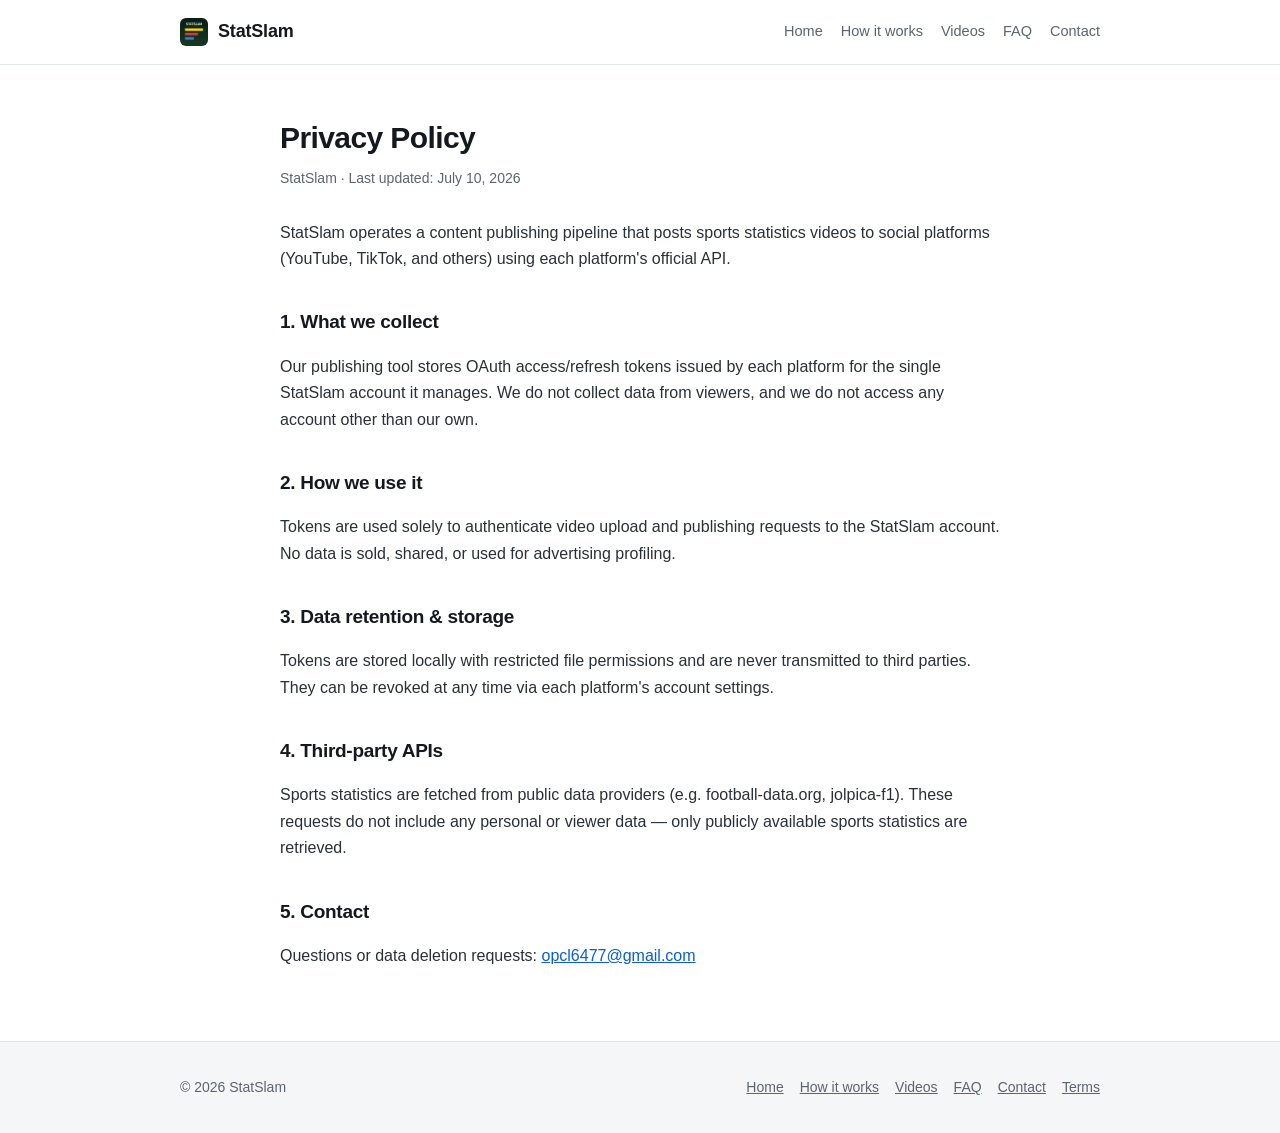
==== privacy-policy/index.html @ 2a8c57e7 "StatSlam public site for TikTok Developer review (name/domain/title aligned)" ====
<!DOCTYPE html>
<html lang="en">
<head>
<meta charset="UTF-8">
<meta name="viewport" content="width=device-width, initial-scale=1.0">
<meta name="description" content="Privacy Policy for StatSlam: what the publishing pipeline stores, how platform tokens are used, and how to contact us.">
<meta name="tiktok-developers-site-verification" content="0xNhZa3fdwRmAAUnEQ9QhZmIM7te4TeD" />
<link rel="canonical" href="https://statslam.clawtechjp.com/privacy-policy/">
<title>StatSlam — Privacy Policy</title>
<link rel="icon" href="../icon_1024.png">
<link rel="stylesheet" href="../assets/style.css">
</head>
<body>

<header class="site-header">
  <div class="wrap">
    <a class="brand" href="../"><img src="../icon_1024.png" alt="">StatSlam</a>
    <nav class="nav">
      <a href="../">Home</a>
      <a href="../how-it-works.html">How it works</a>
      <a href="../videos.html">Videos</a>
      <a href="../faq.html">FAQ</a>
      <a href="../contact.html">Contact</a>
    </nav>
  </div>
</header>

<main class="wrap prose">
<h1>Privacy Policy</h1>
<p class="updated">StatSlam · Last updated: July 10, 2026</p>

<p>StatSlam operates a content publishing pipeline that posts sports statistics videos to social platforms (YouTube, TikTok, and others) using each platform's official API.</p>

<h2>1. What we collect</h2>
<p>Our publishing tool stores OAuth access/refresh tokens issued by each platform for the single StatSlam account it manages. We do not collect data from viewers, and we do not access any account other than our own.</p>

<h2>2. How we use it</h2>
<p>Tokens are used solely to authenticate video upload and publishing requests to the StatSlam account. No data is sold, shared, or used for advertising profiling.</p>

<h2>3. Data retention &amp; storage</h2>
<p>Tokens are stored locally with restricted file permissions and are never transmitted to third parties. They can be revoked at any time via each platform's account settings.</p>

<h2>4. Third-party APIs</h2>
<p>Sports statistics are fetched from public data providers (e.g. football-data.org, jolpica-f1). These requests do not include any personal or viewer data — only publicly available sports statistics are retrieved.</p>

<h2>5. Contact</h2>
<p>Questions or data deletion requests: <a href="mailto:opcl6477@gmail.com">opcl6477@gmail.com</a></p>
</main>

<footer class="site-footer">
  <div class="wrap">
    <p>© 2026 StatSlam</p>
    <div class="links">
      <a href="../">Home</a>
      <a href="../how-it-works.html">How it works</a>
      <a href="../videos.html">Videos</a>
      <a href="../faq.html">FAQ</a>
      <a href="../contact.html">Contact</a>
      <a href="../terms-of-service/">Terms</a>
    </div>
  </div>
</footer>

</body>
</html>
---- assets/style.css ----
:root{
  --bg:#ffffff;
  --bg-alt:#f5f6f8;
  --ink:#14181f;
  --ink-soft:#5b6472;
  --line:#e3e6eb;
  --accent:#0b5cd5;
  --accent-ink:#08409a;
  --max:960px;
}

*{box-sizing:border-box}
html{-webkit-text-size-adjust:100%}
body{
  margin:0;
  font-family:-apple-system,BlinkMacSystemFont,"Segoe UI",Roboto,"Helvetica Neue",Arial,sans-serif;
  color:var(--ink);
  background:var(--bg);
  line-height:1.65;
}
img{max-width:100%;display:block}
a{color:var(--accent)}
a:hover{color:var(--accent-ink)}

.wrap{max-width:var(--max);margin:0 auto;padding:0 20px}

/* ---------- header / nav ---------- */
.site-header{border-bottom:1px solid var(--line);background:var(--bg);position:sticky;top:0;z-index:10}
.site-header .wrap{display:flex;align-items:center;justify-content:space-between;gap:16px;min-height:64px;flex-wrap:wrap}
.brand{display:flex;align-items:center;gap:10px;font-weight:700;font-size:18px;letter-spacing:-.01em;color:var(--ink);text-decoration:none}
.brand img{width:28px;height:28px;border-radius:6px}
.nav{display:flex;gap:18px;flex-wrap:wrap}
.nav a{color:var(--ink-soft);text-decoration:none;font-size:14.5px}
.nav a:hover,.nav a[aria-current="page"]{color:var(--ink)}

/* ---------- hero ---------- */
.hero{padding:64px 0 48px;border-bottom:1px solid var(--line)}
.hero h1{font-size:40px;line-height:1.15;letter-spacing:-.02em;margin:0 0 14px}
.hero p.lead{font-size:18px;color:var(--ink-soft);margin:0 0 26px;max-width:640px}
.hero .cta{display:flex;gap:12px;flex-wrap:wrap}
.btn{display:inline-block;padding:11px 20px;border-radius:8px;text-decoration:none;font-size:15px;font-weight:600;border:1px solid var(--accent);background:var(--accent);color:#fff}
.btn:hover{background:var(--accent-ink);border-color:var(--accent-ink);color:#fff}
.btn.ghost{background:transparent;color:var(--accent)}
.btn.ghost:hover{background:var(--bg-alt);color:var(--accent-ink)}

/* ---------- generic sections ---------- */
section{padding:52px 0}
section + section{border-top:1px solid var(--line)}
h2{font-size:26px;letter-spacing:-.015em;margin:0 0 8px}
h3{font-size:17px;margin:0 0 6px}
.section-note{color:var(--ink-soft);margin:0 0 28px;max-width:680px}

.grid{display:grid;gap:22px}
.grid.cols-3{grid-template-columns:repeat(auto-fit,minmax(240px,1fr))}
.grid.cols-2{grid-template-columns:repeat(auto-fit,minmax(300px,1fr))}

.card{border:1px solid var(--line);border-radius:10px;padding:22px;background:var(--bg)}
.card p{margin:0;color:var(--ink-soft);font-size:15px}
.step-n{display:inline-flex;align-items:center;justify-content:center;width:26px;height:26px;border-radius:50%;background:var(--bg-alt);color:var(--ink-soft);font-size:13px;font-weight:700;margin-bottom:10px}

/* ---------- stat strip ---------- */
.stats{display:grid;grid-template-columns:repeat(auto-fit,minmax(150px,1fr));gap:1px;background:var(--line);border:1px solid var(--line);border-radius:10px;overflow:hidden}
.stats div{background:var(--bg);padding:20px}
.stats .num{font-size:28px;font-weight:700;letter-spacing:-.02em}
.stats .lbl{font-size:13px;color:var(--ink-soft)}

/* ---------- video gallery ---------- */
.videos{display:grid;grid-template-columns:repeat(auto-fill,minmax(210px,1fr));gap:20px}
.video{border:1px solid var(--line);border-radius:10px;overflow:hidden;background:var(--bg)}
.video a{text-decoration:none;color:inherit;display:block}
.video .thumb{aspect-ratio:16/9;background:var(--bg-alt);object-fit:cover;width:100%}
.video .meta{padding:12px 14px}
.video .title{font-size:14px;font-weight:600;line-height:1.4;margin:0 0 6px}
.video .date{font-size:12.5px;color:var(--ink-soft);margin:0}
.loading{color:var(--ink-soft);font-size:15px}

/* ---------- prose (terms / privacy / faq) ---------- */
.prose{max-width:720px;padding:48px 0}
.prose h1{font-size:30px;letter-spacing:-.02em;margin:0 0 4px}
.prose .updated{color:var(--ink-soft);font-size:14px;margin:0 0 30px}
.prose h2{font-size:19px;margin:34px 0 6px}
.prose p,.prose li{color:#2a3038}
.prose ul{padding-left:20px}
.prose dt{font-weight:600;margin-top:26px}
.prose dd{margin:6px 0 0;color:var(--ink-soft)}

/* ---------- footer ---------- */
.site-footer{border-top:1px solid var(--line);background:var(--bg-alt);padding:34px 0;margin-top:8px}
.site-footer .wrap{display:flex;justify-content:space-between;gap:16px;flex-wrap:wrap}
.site-footer p,.site-footer a{font-size:14px;color:var(--ink-soft);margin:0}
.site-footer .links{display:flex;gap:16px;flex-wrap:wrap}

@media (max-width:640px){
  .hero{padding:44px 0 36px}
  .hero h1{font-size:31px}
  section{padding:40px 0}
}

.hero .tagline{font-size:1.15rem;opacity:.85;margin:.25rem 0 1rem}
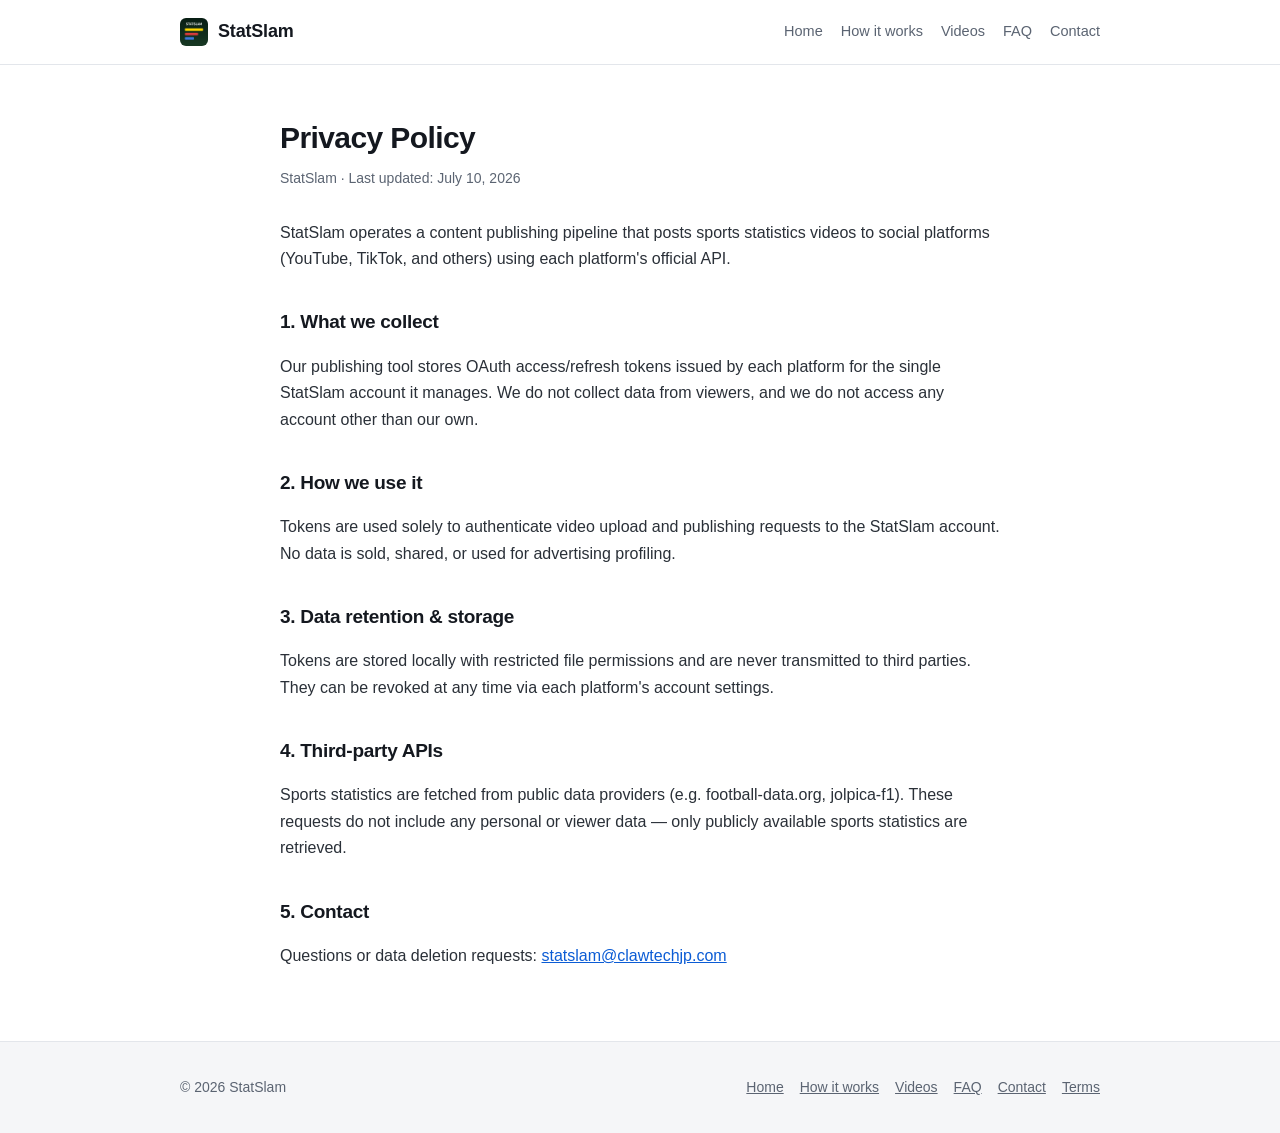
==== commit 06fddf18: "Use domain email statslam@clawtechjp.com for contact" ====
--- a/privacy-policy/index.html
+++ b/privacy-policy/index.html
@@ -44,7 +44,7 @@
 <p>Sports statistics are fetched from public data providers (e.g. football-data.org, jolpica-f1). These requests do not include any personal or viewer data — only publicly available sports statistics are retrieved.</p>
 
 <h2>5. Contact</h2>
-<p>Questions or data deletion requests: <a href="mailto:opcl6477@gmail.com">opcl6477@gmail.com</a></p>
+<p>Questions or data deletion requests: <a href="mailto:statslam@clawtechjp.com">statslam@clawtechjp.com</a></p>
 </main>
 
 <footer class="site-footer">
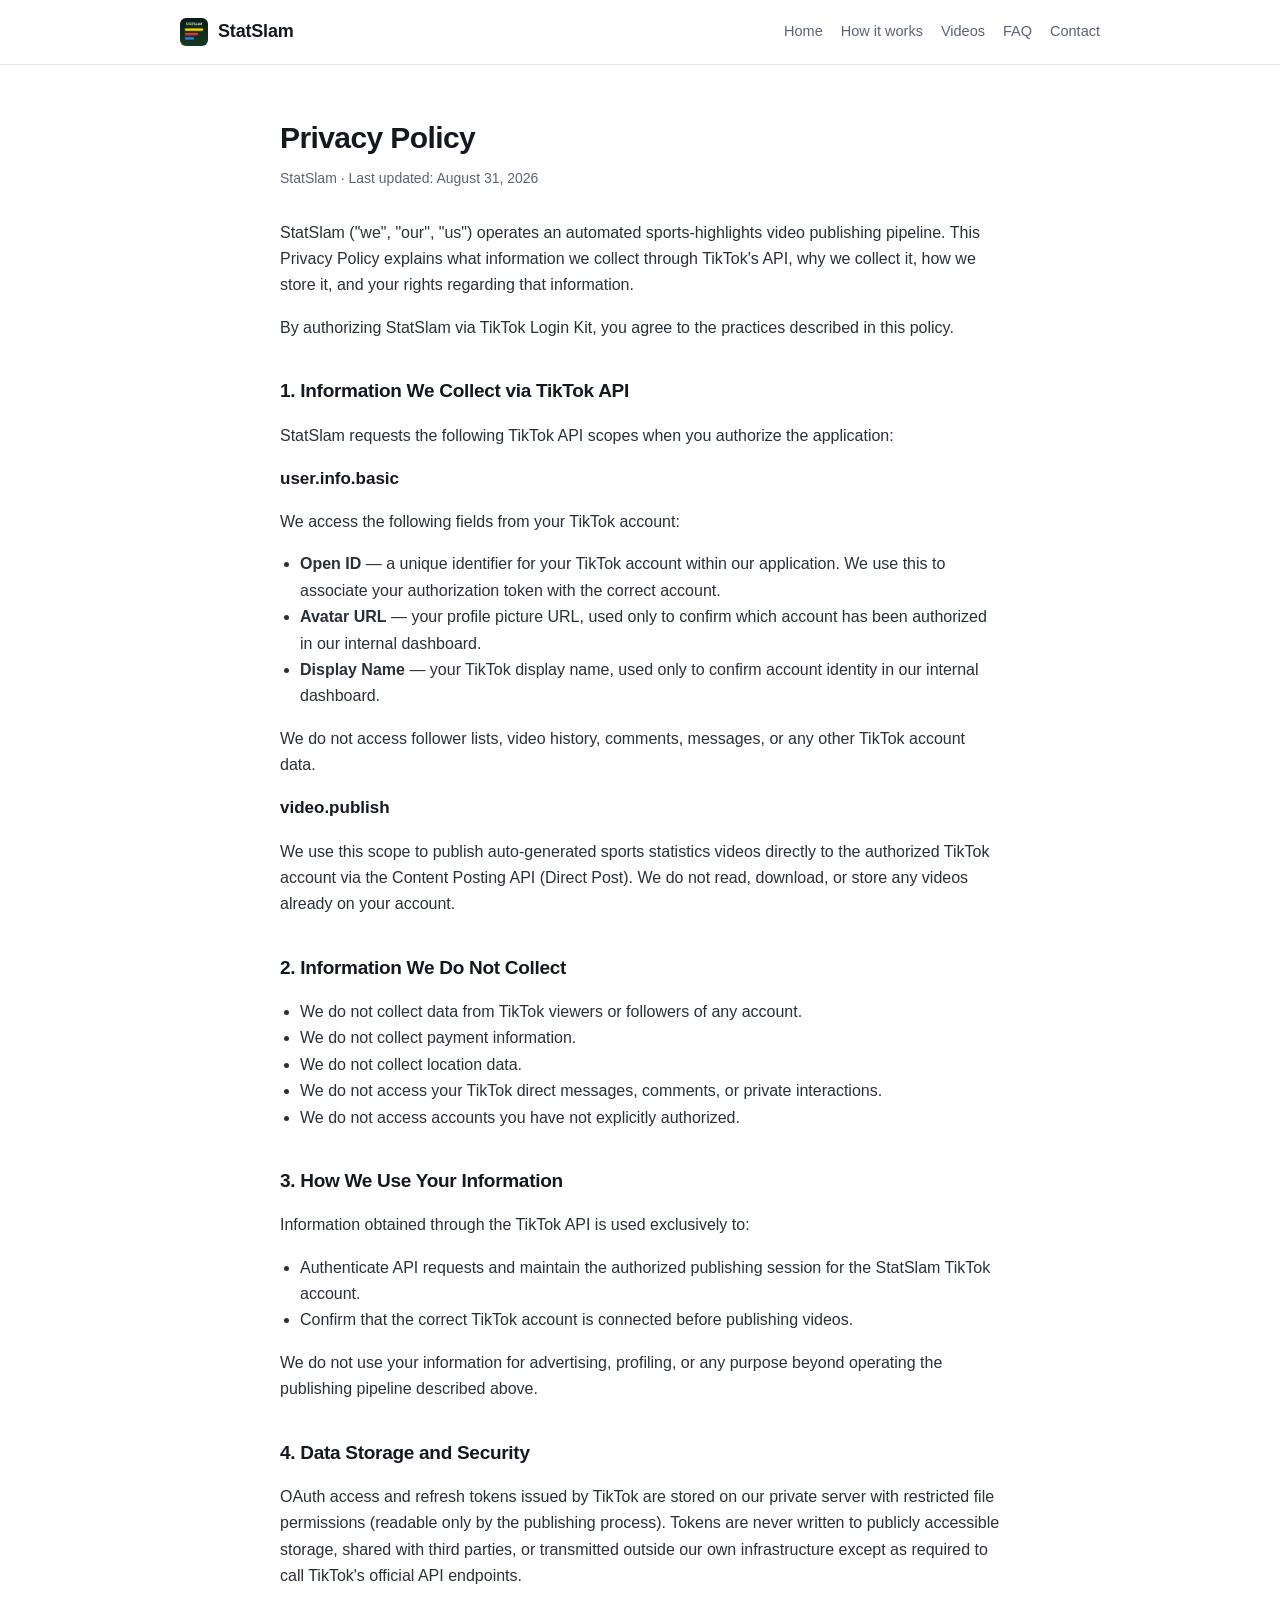
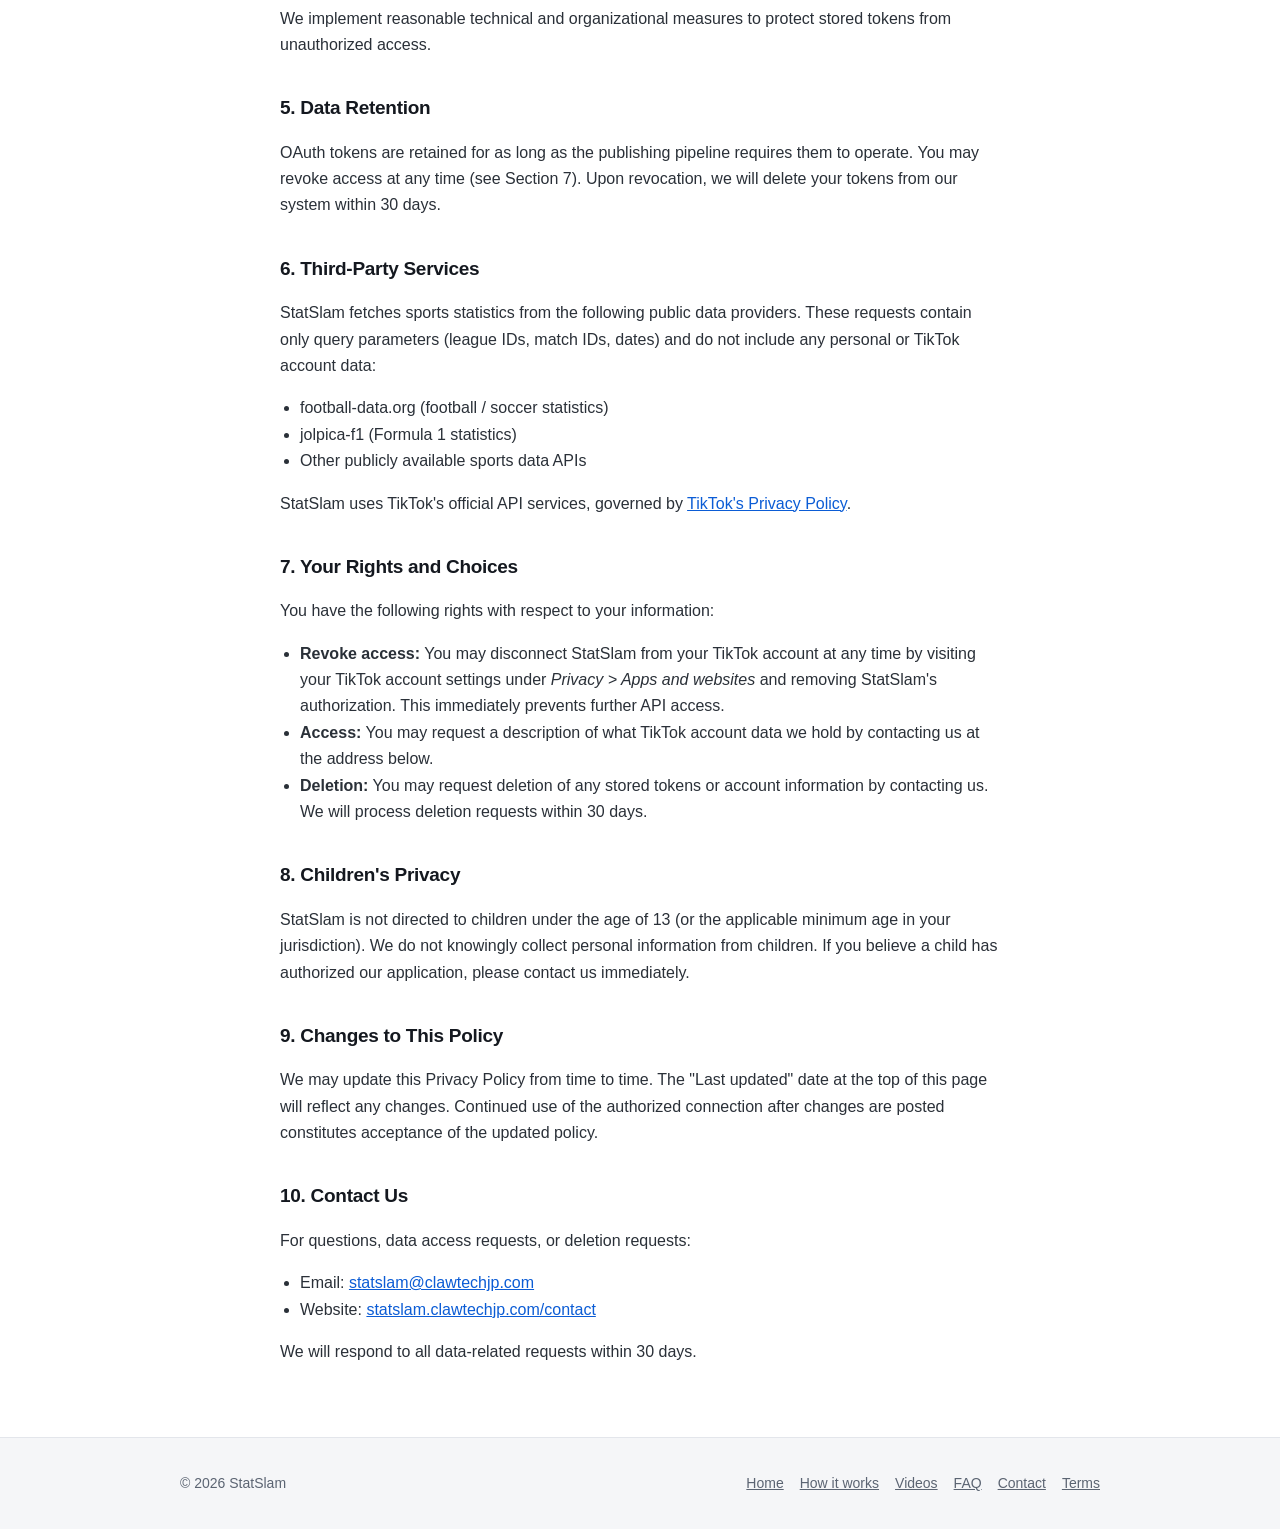
==== commit 19ce4fa5: "feat(legal): expand Privacy Policy and ToS for TikTok API review resubmission - Privacy Policy: add " ====
--- a/privacy-policy/index.html
+++ b/privacy-policy/index.html
@@ -3,7 +3,7 @@
 <head>
 <meta charset="UTF-8">
 <meta name="viewport" content="width=device-width, initial-scale=1.0">
-<meta name="description" content="Privacy Policy for StatSlam: what the publishing pipeline stores, how platform tokens are used, and how to contact us.">
+<meta name="description" content="Privacy Policy for StatSlam: what data the publishing pipeline accesses via TikTok API, how it is stored, and your rights.">
 <meta name="tiktok-developers-site-verification" content="0xNhZa3fdwRmAAUnEQ9QhZmIM7te4TeD" />
 <link rel="canonical" href="https://statslam.clawtechjp.com/privacy-policy/">
 <title>StatSlam — Privacy Policy</title>
@@ -27,24 +27,82 @@
 
 <main class="wrap prose">
 <h1>Privacy Policy</h1>
-<p class="updated">StatSlam · Last updated: July 10, 2026</p>
+<p class="updated">StatSlam · Last updated: August 31, 2026</p>
 
-<p>StatSlam operates a content publishing pipeline that posts sports statistics videos to social platforms (YouTube, TikTok, and others) using each platform's official API.</p>
+<p>StatSlam ("we", "our", "us") operates an automated sports-highlights video publishing pipeline. This Privacy Policy explains what information we collect through TikTok's API, why we collect it, how we store it, and your rights regarding that information.</p>
 
-<h2>1. What we collect</h2>
-<p>Our publishing tool stores OAuth access/refresh tokens issued by each platform for the single StatSlam account it manages. We do not collect data from viewers, and we do not access any account other than our own.</p>
+<p>By authorizing StatSlam via TikTok Login Kit, you agree to the practices described in this policy.</p>
 
-<h2>2. How we use it</h2>
-<p>Tokens are used solely to authenticate video upload and publishing requests to the StatSlam account. No data is sold, shared, or used for advertising profiling.</p>
+<h2>1. Information We Collect via TikTok API</h2>
 
-<h2>3. Data retention &amp; storage</h2>
-<p>Tokens are stored locally with restricted file permissions and are never transmitted to third parties. They can be revoked at any time via each platform's account settings.</p>
+<p>StatSlam requests the following TikTok API scopes when you authorize the application:</p>
 
-<h2>4. Third-party APIs</h2>
-<p>Sports statistics are fetched from public data providers (e.g. football-data.org, jolpica-f1). These requests do not include any personal or viewer data — only publicly available sports statistics are retrieved.</p>
+<h3>user.info.basic</h3>
+<p>We access the following fields from your TikTok account:</p>
+<ul>
+  <li><strong>Open ID</strong> — a unique identifier for your TikTok account within our application. We use this to associate your authorization token with the correct account.</li>
+  <li><strong>Avatar URL</strong> — your profile picture URL, used only to confirm which account has been authorized in our internal dashboard.</li>
+  <li><strong>Display Name</strong> — your TikTok display name, used only to confirm account identity in our internal dashboard.</li>
+</ul>
+<p>We do not access follower lists, video history, comments, messages, or any other TikTok account data.</p>
 
-<h2>5. Contact</h2>
-<p>Questions or data deletion requests: <a href="mailto:statslam@clawtechjp.com">statslam@clawtechjp.com</a></p>
+<h3>video.publish</h3>
+<p>We use this scope to publish auto-generated sports statistics videos directly to the authorized TikTok account via the Content Posting API (Direct Post). We do not read, download, or store any videos already on your account.</p>
+
+<h2>2. Information We Do Not Collect</h2>
+<ul>
+  <li>We do not collect data from TikTok viewers or followers of any account.</li>
+  <li>We do not collect payment information.</li>
+  <li>We do not collect location data.</li>
+  <li>We do not access your TikTok direct messages, comments, or private interactions.</li>
+  <li>We do not access accounts you have not explicitly authorized.</li>
+</ul>
+
+<h2>3. How We Use Your Information</h2>
+<p>Information obtained through the TikTok API is used exclusively to:</p>
+<ul>
+  <li>Authenticate API requests and maintain the authorized publishing session for the StatSlam TikTok account.</li>
+  <li>Confirm that the correct TikTok account is connected before publishing videos.</li>
+</ul>
+<p>We do not use your information for advertising, profiling, or any purpose beyond operating the publishing pipeline described above.</p>
+
+<h2>4. Data Storage and Security</h2>
+<p>OAuth access and refresh tokens issued by TikTok are stored on our private server with restricted file permissions (readable only by the publishing process). Tokens are never written to publicly accessible storage, shared with third parties, or transmitted outside our own infrastructure except as required to call TikTok's official API endpoints.</p>
+<p>We implement reasonable technical and organizational measures to protect stored tokens from unauthorized access.</p>
+
+<h2>5. Data Retention</h2>
+<p>OAuth tokens are retained for as long as the publishing pipeline requires them to operate. You may revoke access at any time (see Section 7). Upon revocation, we will delete your tokens from our system within 30 days.</p>
+
+<h2>6. Third-Party Services</h2>
+<p>StatSlam fetches sports statistics from the following public data providers. These requests contain only query parameters (league IDs, match IDs, dates) and do not include any personal or TikTok account data:</p>
+<ul>
+  <li>football-data.org (football / soccer statistics)</li>
+  <li>jolpica-f1 (Formula 1 statistics)</li>
+  <li>Other publicly available sports data APIs</li>
+</ul>
+<p>StatSlam uses TikTok's official API services, governed by <a href="https://www.tiktok.com/legal/page/global/privacy-policy/en" target="_blank" rel="noopener">TikTok's Privacy Policy</a>.</p>
+
+<h2>7. Your Rights and Choices</h2>
+<p>You have the following rights with respect to your information:</p>
+<ul>
+  <li><strong>Revoke access:</strong> You may disconnect StatSlam from your TikTok account at any time by visiting your TikTok account settings under <em>Privacy &gt; Apps and websites</em> and removing StatSlam's authorization. This immediately prevents further API access.</li>
+  <li><strong>Access:</strong> You may request a description of what TikTok account data we hold by contacting us at the address below.</li>
+  <li><strong>Deletion:</strong> You may request deletion of any stored tokens or account information by contacting us. We will process deletion requests within 30 days.</li>
+</ul>
+
+<h2>8. Children's Privacy</h2>
+<p>StatSlam is not directed to children under the age of 13 (or the applicable minimum age in your jurisdiction). We do not knowingly collect personal information from children. If you believe a child has authorized our application, please contact us immediately.</p>
+
+<h2>9. Changes to This Policy</h2>
+<p>We may update this Privacy Policy from time to time. The "Last updated" date at the top of this page will reflect any changes. Continued use of the authorized connection after changes are posted constitutes acceptance of the updated policy.</p>
+
+<h2>10. Contact Us</h2>
+<p>For questions, data access requests, or deletion requests:</p>
+<ul>
+  <li>Email: <a href="mailto:statslam@clawtechjp.com">statslam@clawtechjp.com</a></li>
+  <li>Website: <a href="https://statslam.clawtechjp.com/contact.html">statslam.clawtechjp.com/contact</a></li>
+</ul>
+<p>We will respond to all data-related requests within 30 days.</p>
 </main>
 
 <footer class="site-footer">
